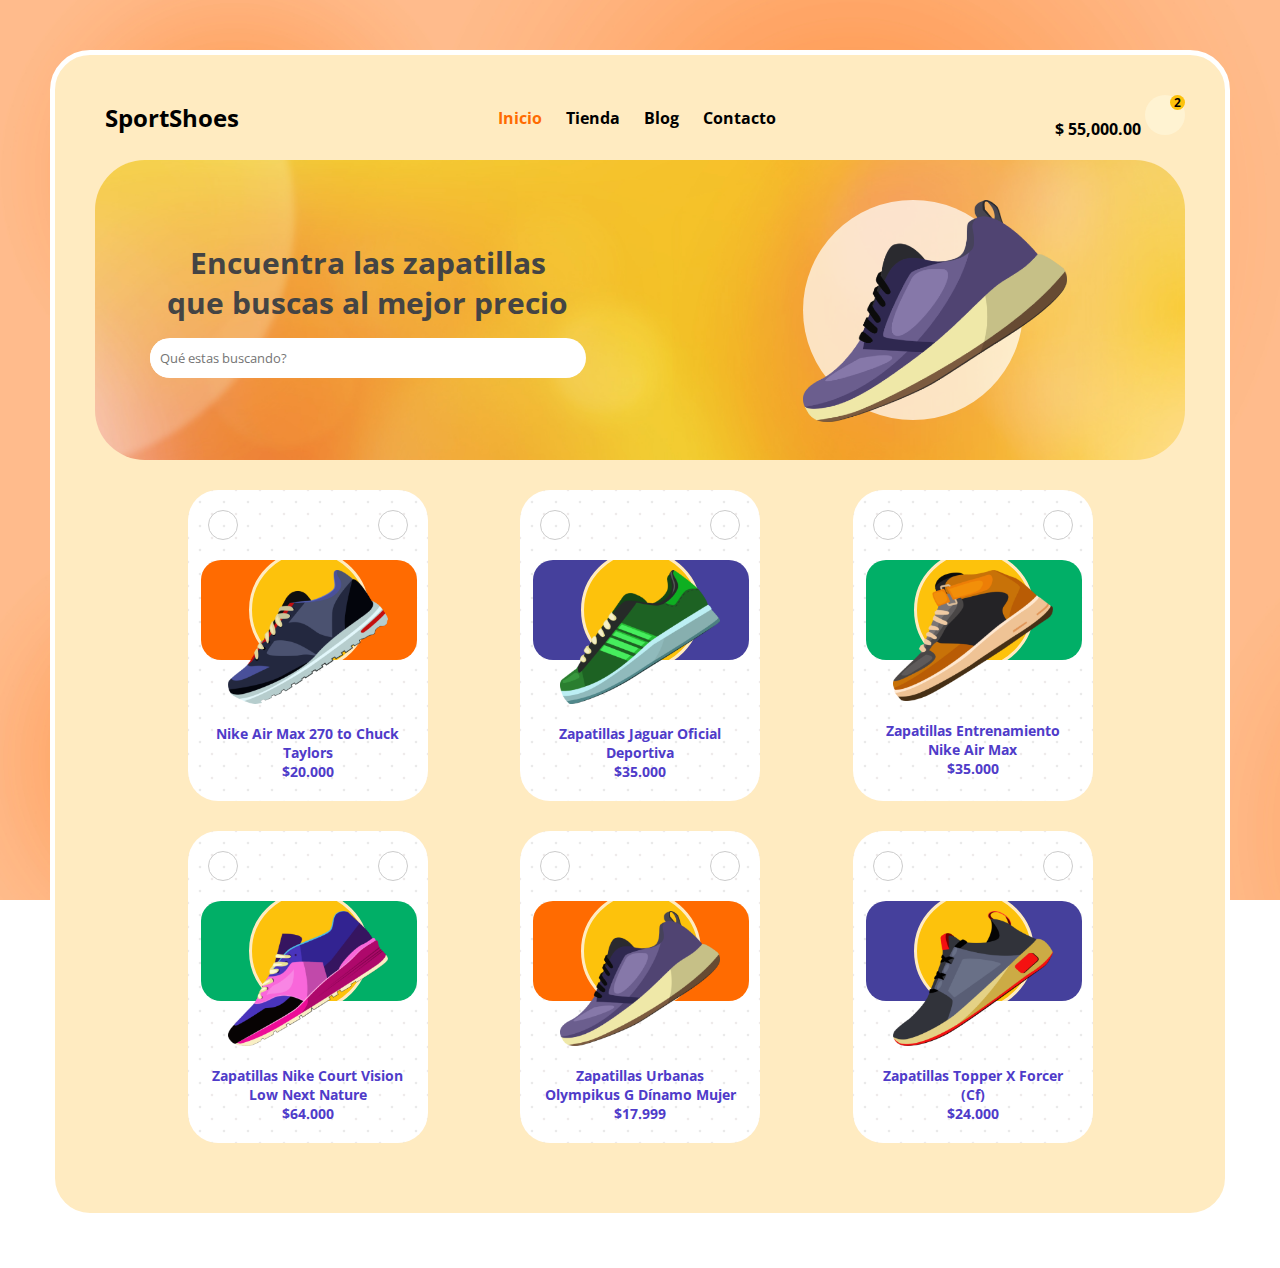
==== index.html @ 17be70e5 "UPDATE" ====
<!DOCTYPE html>
<html lang="es">
<head>
    <meta charset="UTF-8">
    <meta name="viewport" content="width=device-width, initial-scale=1.0">
    <link rel="stylesheet" href="https://cdnjs.cloudflare.com/ajax/libs/font-awesome/6.4.2/css/all.min.css" integrity="sha512-z3gLpd7yknf1YoNbCzqRKc4qyor8gaKU1qmn+CShxbuBusANI9QpRohGBreCFkKxLhei6S9CQXFEbbKuqLg0DA==" crossorigin="anonymous" referrerpolicy="no-referrer" />
    <link rel="stylesheet" href="estilo.css">
    <title>SportShoes</title>
</head>
<body>
    <div class="contenedor">
        <!-- ENCABEZADO PRINCIPAL: LOGO MENU CARRITO -->
        <header>
            <div class="logo-titulo">
                <a href="index.html">
                    <i class="fa-regular fa-circle-dot"></i>
                    <h1>SportShoes</h1>
                </a>
            </div>
            <nav id="nav">
                <a href="index.html" class="selected">Inicio</a>
                <a href="tienda.html">Tienda</a>
                <a href="blog.html">Blog</a>
                <a href="contacto.html">Contacto</a>
                <!-- icono cerrar menu responsive -->
                <span id="close-responsive">
                    <i class="fa-solid fa-xmark"></i>
                </span>
            </nav>
            <!-- icono menu responsive -->
            <div id="nav-responsive">
                <i class="fa-solid fa-bars"></i>
            </div>
            
            <div class="carrito">
                <span class="total-compra">$ 55,000.00</span>
                <a href="carrito.html">
                    <span class="icono-carrito">
                        <i class="fa-solid fa-bag-shopping"></i>
                        <div class="total-item-carrito">
                            2
                        </div>
                    </span>
                </a>
            </div>
        </header>

        <section class="contenedor-seccion">
            <div class="fondo-seccion"></div>
            
            <section id="inicio" class="inicio">
                <div class="col">
                    <h2 class="titulo-inicio">Encuentra las zapatillas <br>
                        que buscas al mejor precio</h2>
                    <div class="buscador">
                        <input type="text" placeholder="Qué estas buscando?">
                        <span class="btn-buscar"><i class="fa-solid fa-magnifying-glass"></i></span>
                    </div>
                   
                </div>
                <div class="col derecha">
                    <div class="contenedor-img">
                        <img src="img/shoes5.png" alt="">
                    </div>
                </div>
            </section>

            <!-- PRODUCTOS -->
            <section id="productos" class="productos">
                <div class="fila">
                    <div class="col fondo-dots">
                        <header>
                            <span class="like"><i class="fa-solid fa-heart"></i></span>
                            <span class="cart"><i class="fa-solid fa-bag-shopping"></i></span>
                        </header>
                        <a href="producto1.html">
                            <div class="contenido">
                                <div class="fondo orange">
                                    <div class="circulo"></div>
                                </div>
                                <img src="img/shoes1.png" alt="">
                                <h2>Nike Air Max 270 to Chuck Taylors</h2>
                                <h2>$20.000</h2>
                            </div>
                        </a>

                    </div>
                    <div class="col fondo-dots">
                        <header>
                            <span class="like"><i class="fa-solid fa-heart"></i></span>
                            <span class="cart"><i class="fa-solid fa-bag-shopping"></i></span>
                        </header>
                        
                        <a href="producto2.html">
                            <div class="contenido">
                                <div class="fondo blue">
                                    <div class="circulo"></div>
                                </div>
                                <img src="img/shoes2.png" alt="">
                                <h2>Zapatillas Jaguar Oficial Deportiva</h2>
                                <h2>$35.000</h2>
                            </div>
                        </a>
                    </div>
                    <div class="col fondo-dots">
                        <header>
                            <span class="like"><i class="fa-solid fa-heart"></i></span>
                            <span class="cart"><i class="fa-solid fa-bag-shopping"></i></span>
                        </header>
                        
                        <a href="#">
                            <div class="contenido">
                                <div class="fondo green">
                                    <div class="circulo"></div>
                                </div>
                                <img src="img/shoes3.png" alt="">
                                <h2>Zapatillas Entrenamiento Nike Air Max</h2>
                                <h2>$35.000</h2>
                            </div>
                        </a>
                    </div>
                </div>
                <div class="fila">
                    <div class="col fondo-dots">
                        <header>
                            <span class="like"><i class="fa-solid fa-heart"></i></span>
                            <span class="cart"><i class="fa-solid fa-bag-shopping"></i></span>
                        </header>
                        
                        <a href="#">
                            <div class="contenido">
                                <div class="fondo green">
                                    <div class="circulo"></div>
                                </div>
                                <img src="img/shoes4.png" alt="">
                                <h2>Zapatillas Nike Court Vision Low Next Nature</h2>
                                <h2>$64.000</h2>
                            </div>
                        </a>
                    </div>
                    <div class="col fondo-dots">
                        <header>
                            <span class="like"><i class="fa-solid fa-heart"></i></span>
                            <span class="cart"><i class="fa-solid fa-bag-shopping"></i></span>
                        </header>
                        
                        <a href="#">
                            <div class="contenido">
                                <div class="fondo orange">
                                    <div class="circulo"></div>
                                </div>
                                <img src="img/shoes5.png" alt="">
                                <h2>Zapatillas Urbanas Olympikus G Dínamo Mujer</h2>
                                <h2>$17.999</h2>
                            </div>
                        </a>
                    </div>
                    <div class="col fondo-dots">
                        <header>
                            <span class="like"><i class="fa-solid fa-heart"></i></span>
                            <span class="cart"><i class="fa-solid fa-bag-shopping"></i></span>
                        </header>
                        
                        <a href="#">
                            <div class="contenido">
                                <div class="fondo blue">
                                    <div class="circulo"></div>
                                </div>
                                <img src="img/shoes6.png" alt="">
                                <h2>Zapatillas Topper X Forcer (Cf)</h2>
                                <h2>$24.000</h2>
                            </div>
                        </a>
                    </div>
                </div>
            </section>
        </section>
    </div>

    <script src="script.js"></script>
</body>
</html>
---- estilo.css ----
@import url('https://fonts.googleapis.com/css2?family=Open+Sans:ital,wght@0,300;0,400;0,500;0,600;0,700;0,800;1,300;1,400;1,500;1,600;1,700;1,800&display=swap');
@import url('https://fonts.googleapis.com/css2?family=DM+Serif+Display&display=swap');
*{
    margin: 0;
    padding: 0;
    box-sizing: border-box;
    font-family: 'Open Sans';
}
body{
    background: url("img/fondo.jpg");
    background-size: cover;
    background-attachment: fixed;
    padding: 50px;
}
.contenedor{
    background-color: #ffebc1;
    max-width: 1200px;
    margin: auto;
    padding: 40px;
    border-radius: 40px;
    border: 5px solid #fff;
}
/* Enabezado Principal */
.contenedor header{
    display: flex;
    justify-content:space-between;
    align-items: center;
}
.contenedor header .logo-titulo a{
    text-decoration: none;
    color: #000;
    display: flex;
    align-items: center;
}
.contenedor header .logo-titulo i{
    background-color: #fff3d2;
    font-size: 20px;
    margin-right: 10px;
}
.contenedor header .logo-titulo h1{
    font-size: 24px;
}
.contenedor header nav a{
    text-decoration: none;
    color: #000;
    font-weight: bold;
    padding: 0 10px;
}
.contenedor header nav a:hover{
    color: #ff6b01;
}
.contenedor header nav .selected{
    color: #ff6b01;
}
.contenedor header .carrito{
    font-weight: bold;
    text-align: right;
    width: 150px;
}
.contenedor header .carrito a{
    text-decoration: none;
    color: #000;
}
.contenedor header .carrito .icono-carrito{
    display: inline-block;
    background-color: #fff3d2;
    width: 40px;
    height: 40px;
    border-radius: 50%;
    font-size: 12px;
    text-align: center;
    line-height: 40px;
    position: relative;
}
.contenedor header .carrito .icono-carrito:hover{
    background-color:#fdc20c;
}
.contenedor header .carrito .total-item-carrito{
    position: absolute;
    background-color:#fdc20c;
    width: 15px;
    height: 15px;
    border-radius: 50%;
    top: 0;
    right: 0;
    line-height: 15px;
}

.contenedor-seccion{
    position: relative;
}
.contenedor-seccion .fondo-seccion{
    position: absolute;
    top: 0;
    left: 0;
    background: url(img/fondo-shoes.jpg);
    background-size: cover;
    width: 100%;
    height: 300px;
    border-radius: 50px;
}

/* Sección Inicio */
.contenedor-seccion .inicio{
    position: relative;
    display: flex;
    align-items: center;
    justify-content: space-around;
    height: 300px;
    text-align: center;
    margin-top: 20px;
    margin-bottom: 30px;
}
.contenedor-seccion .inicio .col{
    width: 50%;
}
.contenedor-seccion .inicio .col .titulo-inicio{
   line-height: 40px;
   font-size: 30px;
   color: #444;
   margin-bottom: 15px;
}
.contenedor-seccion .inicio .col .buscador{
    width: 80%;
    margin: auto;
    background-color: #fff;
    display: flex;
    align-items: center;
    border-radius: 30px;
    overflow: hidden;
}
.contenedor-seccion .inicio .col .buscador input{
    width: 100%;
    border: none;
    display: inline-block;
    padding: 10px;
    outline: none;
 }
 .contenedor-seccion .inicio .col .buscador span{
    width: 50px;
    height: 40px;
    line-height: 40px;
    cursor: pointer;
    cursor: pointer;
 }
 .contenedor-seccion .inicio .col .buscador span i{
    padding-right: 10px;
 }
 .contenedor-seccion .inicio .col .buscador span:hover{
    background-color:#ccc;
 }

.contenedor-seccion .inicio .col .contenedor-img{
    width: 220px;
    height: 220px;
    margin: auto;
    background:rgba(255,255,255,.7);
    border-radius: 50%;
}
.contenedor-seccion .inicio .col .contenedor-img img{
    width: 120%;
}


/* Encabezado Sección */
.header-seccion{
    position: relative;
    font-size: 12px;
    display: flex;
    justify-content: space-between;
    align-items: center;
    margin-top: 20px;
    padding: 40px 50px;
}

.header-seccion .col{
    width: 30%;
}
.header-seccion .link-blanco{
    color: #fff;
}

.header-seccion .busqueda{
    text-align: right;
    font-size: 16px;
}
.header-seccion .busqueda a{
    display: inline-block;
    width: 30px;
    height: 30px;
    border-radius: 50%;
    line-height: 30px;
    color: #000;
    text-decoration: none;
    margin-left: 15px;
    text-align: center;
    transition: .3s;
}
.header-seccion .busqueda a:hover{
    background-color: #fdc10e;
}
.header-seccion .busqueda select{
    font-size: 10px;
    background-color: #ffebc1;
    border: none;
    padding: 2px;
    font-weight: bold;
    border-radius: 5px;
}
.header-seccion .centro{
    font-size: 18px;
}
/* ****************** */
/* Sección Productos */
/* ****************** */
.productos .fila{
    display: flex;
    justify-content: space-evenly;
    margin-bottom: 30px;
}
.productos .fila .col{
    width: 240px;
    padding: 20px;
    border-radius: 30px;
    position: relative;
}

.productos .fila .col .like,
.productos .fila .col .cart{
    width: 30px;
    height: 30px;
    border-radius: 50%;
    border: 1px solid #ccc;
    text-align: center;
    cursor: pointer;
    line-height: 30px;
    font-size: 12px;
    transition: .3s;
}
.productos .fila .col .like:hover,
.productos .fila .col .cart:hover{
    background-color: #fdc20c;
}
  
/* ...or add this class to an element */
.fondo-dots {
    background-image: 
        radial-gradient(rgb(226, 226, 226) 2%, transparent 10%),
        radial-gradient(rgb(232, 227, 227) 2%, transparent 10%);
    background-position: 0px 0px, 12px 12px;
    background-size: 24px 24px;
    background-color: rgb(255, 255, 255);
}
.productos .fila .col img{
    display: block;
    width: 80%;
    margin: auto;
    position: relative;
    padding-top: 30px;
    padding-bottom: 20px;
    transition: .3s;
}
.productos .fila .col .contenido{
    cursor: pointer;
}
.productos .fila .col .contenido:hover img{
    transform: rotate(35deg);
}
.productos .fila .col a{
    text-decoration: none;
}
.productos .fila .col h2{
    font-size: 14px;
    text-align: center;
    color: #4f3cc9;
}
.productos .fila .col .orange{
    background-color: #ff6b01;
}
.productos .fila .col .blue{
    background-color: #45409c;
}
.productos .fila .col .green{
    background-color: #01af67;
}
.productos .fila .col .fondo{
    width: 90%;
    height: 100px;
    border-radius: 20px;
    margin-top: 20px;
    display: flex;
    align-items: center;
    justify-content: center;
    overflow: hidden;
    position: absolute;
    left: 13px;
    transition: .3s;
}
.productos .fila .col .contenido:hover .fondo{
    margin-top: 40px;
}
.productos .fila .circulo{
    width: 120px;
    height: 120px;
    background-color: #fdc20c;
    border: 3px solid #ffebc1;
    border-radius: 50%;
}

/* ****************** */
/* DETALLER PRODUCTO */
/* ****************** */
.detalle-producto {
    position: relative;
    padding: 0 50px;
}
.detalle-producto .fila{
    padding: 50px 40px;
    background:#ffebc1;
    border-radius: 40px;
    display: flex;
    box-shadow: inset 0 0 20px 10px rgba(255,255,255,.4), 0px 0 10px 0 #000;
}
.detalle-producto .fila .izquierda,
.detalle-producto .fila .derecha
{
    width: 30%;
    display: flex;
    flex-direction: column;
    justify-content: center;
}
.detalle-producto .fila .col .img-producto img{
    width: 100%;
}

.detalle-producto .fila .centro{
    width: 40%;
}
.detalle-producto .fila .izquierda h3{
    color: #45409c;
    margin-bottom: 20px;
}
.detalle-producto .fila .izquierda p{
    font-size: 12px;
    color: #444;
    margin-bottom: 20px;
}

.detalle-producto .fila .izquierda  img{
    display: inline-block;
    width: 50px;
    height: 50px;
    border: 1px solid #dcdcdc;
    border-radius: 10px;
    background-color: #fff1d9;
    cursor: pointer;
}
.detalle-producto .fila .izquierda  .mini-selected{
    background-color: #fdc10e;
}
.detalle-producto .fila .centro .img-producto{
    margin: auto;
    width: 280px;
    height: 280px;
    border: 1px solid #e9b18b;
    box-shadow: inset 0 0 20px 10px rgba(255,255,255,.4);
    border-radius: 50%;
    display: flex;
    flex-direction: column;
    justify-content: center;
    align-items: center;
}
.detalle-producto .fila .centro .img-producto img{
    width: 80%;
    margin-bottom: 10px;
}
.detalle-producto .fila .centro .img-producto .precio-producto{
    color: #45409c;
    font-size: 18px;
}
.detalle-producto .fila .derecha{
    font-weight: bold;
    font-size: 13px;
}
.detalle-producto .fila .derecha .info-detalle{
    margin: 8px 0;
}
.detalle-producto .fila .derecha .info-detalle i{
    color: #fdc20c;
}
.detalle-producto .fila .derecha .info-detalle  input[type=radio]{
    appearance: none;
    width: 15px;
    height: 15px;
    border-radius: 50%;
    padding: 5px;
    margin: 0 5px;
}
.detalle-producto .fila .derecha .info-detalle  input[type=radio]:checked{
    border: 3px solid black;
}
.detalle-producto .fila .derecha .info-detalle .color1{
    background-color: #4b5270;
}
.detalle-producto .fila .derecha .info-detalle .color2{
    background-color: #8adb93;
}
.detalle-producto .fila .derecha .info-detalle .color3{
    background-color: #b55c30;
}
.detalle-producto .fila .derecha .info-detalle .color4{
    background-color: #cad65c;
}
.detalle-producto .fila .derecha .info-detalle button{
    background-color: #fff0ce;
    border: none;
    border: 1px solid #dcdcdc;
    border-radius: 5px;
    padding: 5px 12px;
    font-size: 10px;
    font-weight: bold;
    margin: 0 3px;
    cursor: pointer;
}
.detalle-producto .fila .derecha .info-detalle  .size-selected{
    background-color: #fdc20c;
}
.detalle-producto .fila .derecha .btn-agregar-carrito{
    width: auto;
    background-color: #000;
    color: #fdc20c;
    border: none;
    padding: 10px;
    width: fit-content;
    border-radius: 10px;
    margin-top: 20px;
    cursor: pointer;
}
.subtitulo-seccion{
    color: #000;
    margin: 30px 0;
    text-align: center;
    
}
/* ****************** */
/* SECCION BLOG */
/* ****************** */
.blog {
    position: relative;
    padding: 0 50px;
}
.blog .fila{
    /* background:#ffebc1; */
    /* border-radius: 40px; */
    display: flex;
    justify-content: space-around;
    /* box-shadow: inset 0 0 20px 10px rgba(255,255,255,.4), 0px 0 10px 0 #000; */
    margin-bottom: 20px;
}
.blog .fila .col{
    width: 30%;
    border-radius: 20px;
    overflow: hidden;
}
.blog .fila .col .contenedor-img-metadatos{
    position: relative;
}
.blog .fila .col .contenedor-img-metadatos img{
    display: block;
    width: 100%;
}
.blog .fila .col .contenedor-img-metadatos .metadatos{
    position: absolute;
    top: 0;
    width: 100%;
    text-align: center;
    background: rgba(0,0,0,.6);
    color: #fff;
    height: 100%;
    display: flex;
    flex-direction: column;
    justify-content: center;
    scale: 0.5;
    opacity: 0;
    transition: .3s;
}
.blog .fila .col .contenedor-img-metadatos:hover .metadatos{
    scale: 1;
    opacity: 1;
}
.blog .fila .col .contenedor-img-metadatos .metadatos span{
    display: block;
    margin: 5px 0;
    font-size: 20px;
}
.blog .fila .col .contenedor-img-metadatos .metadatos span i{
    margin-right: 10px;
}
.blog .fila .col .contenido{
   padding: 10px;
}
.blog .fila .col .contenido header{
    margin: 10px 0;
}
.blog .fila .col .contenido h2{
   font-weight: normal;
   margin-bottom: 20px;
   font-size: 18px;
 }

 .blog .fila .col .contenido p{
   margin-bottom: 20px;
}
.blog .fila .col .contenido a{
   text-decoration: none;
   color: #ff6b01;
}
.blog .fila .col .contenido a:hover{
    text-decoration: underline;
}

/* ****************** */
/* CONTACTO */
/* ****************** */
.contacto {
    position: relative;
    padding: 0 50px;
}
.contacto .fila{
    padding: 50px 40px;
    background:#ffebc1;
    border-radius: 40px;
    display: flex;
    justify-content: space-between;
    box-shadow: inset 0 0 20px 10px rgba(255,255,255,.4), 0px 0 10px 0 #000;
}
.contacto .fila .col{
        width: 50%;
}
.contacto .fila .col input,
.contacto .fila .col textarea
{
    display: block;
    width: 100%;
    padding: 10px;
    margin-bottom: 20px;
    background-color: transparent;
    border: 1px solid #4b5270;
    border-radius: 20px;
    background-color: #fff;
}
.contacto .fila .derecha{
    position: relative;
}
.contacto .fila .derecha h2{
    color: #444;
    font-size: 60px;
    text-align: center;
    font-family: "DM Serif Display";
}
.contacto .fila .derecha img{
    top: 100px;
    right: -100px;
    max-width: 300px;
    position: absolute;
}
.contacto .fila .col .btn-contacto{
    width: auto;
    background-color: #000;
    color: #fdc20c;
    border: none;
    padding: 10px;
    width: fit-content;
    border-radius: 10px;
    margin-top: 20px;
    cursor: pointer;
}
/* ****************** */
/* CARRITO */
/* ****************** */
.mi-carrito {
    position: relative;
    padding: 0 50px;
    
}
.mi-carrito .productos-carrito{
    padding: 50px 40px;
    background:#ffebc1;
    border-radius: 40px;
    box-shadow: inset 0 0 20px 10px rgba(255,255,255,.4), 0px 0 10px 0 #000;
    font-size: 12px;
}
.mi-carrito .productos-carrito .fila{
    display: flex;
    border-bottom: 1px solid #444;
    justify-content: start;
    padding: 10px 0;
    width: 100%;
}
.mi-carrito .productos-carrito .fila .col{
    display: flex;
    align-items: center;
}
.mi-carrito .productos-carrito .fila .descripcion{
    width: 40%;
    font-size: 14px;
}
.mi-carrito .productos-carrito .fila .descripcion img{
    width: 80px;
    display: inline-block;
    margin-right: 10px;
}

.mi-carrito .productos-carrito .fila .talle{
    width: 10%;
}
.mi-carrito .productos-carrito .fila .talle span{
    width: 30px;
    height: 30px;
    text-align: center;
    line-height: 30px;
    font-weight: bold;
}

.mi-carrito .productos-carrito .fila .color{
    width: 10%;
}
.mi-carrito .productos-carrito .fila .color span{
    width: 20px;
    height: 20px;
    border-radius: 50%;
}
.mi-carrito .productos-carrito .fila .c1 span{
    background-color: #4b5270;
}
.mi-carrito .productos-carrito .fila .c2 span{
    background-color:#01af67;
}
.mi-carrito .productos-carrito .fila .cantidad{
    width: 15%;
}
.mi-carrito .productos-carrito .fila .cantidad button{
    display: block;
    font-size: 20px;
    width: 30px;
    height: 30px;
    border-radius: 50%;
    text-align: center;
    line-height: 30px;
    cursor: pointer;
    background: transparent;
    border: none;
    font-weight: bold;
    color: #4b5270;
}
.mi-carrito .productos-carrito .fila .cantidad button:hover{
    background-color:#fdc10e;
}
.mi-carrito .productos-carrito .fila .cantidad .total-cantidad{
    width: 30px;
    text-align: center;
    font-size: 21px;
    font-weight: bold;
}
.mi-carrito .productos-carrito .fila .eliminar{
    width: 10%;
}
.mi-carrito .productos-carrito .fila .eliminar span{
   display: block;
   font-size: 20px;
   width: 30px;
   height: 30px;
   border-radius: 50%;
   text-align: center;
   line-height: 30px;
   cursor: pointer;
}
.mi-carrito .productos-carrito .fila .eliminar span:hover{
    background-color: #fdc10e;
}
.mi-carrito .productos-carrito .fila .precio{
    width: 15%;
}
.mi-carrito .productos-carrito .fila .precio span{
    font-size: 20px;
    font-weight: bold;
}
.mi-carrito .productos-carrito .finalizar-compra{
    padding: 20px;
    text-align: center;
}
.mi-carrito .productos-carrito .finalizar-compra .monto{
    font-size: 30px;
    font-weight: bold;
    margin: 10px 0;
}
.mi-carrito .productos-carrito .finalizar-compra .monto{
    font-size: 30px;
    font-weight: bold;
    margin: 10px 0;
}
.mi-carrito .productos-carrito .finalizar-compra .btn-pagar{
    width: auto;
    background-color: #000;
    color: #fdc20c;
    border: none;
    padding: 10px;
    width: fit-content;
    border-radius: 10px;
    cursor: pointer;
}
#nav-responsive{
    font-size: 18px;
    display: none;
    
}
#close-responsive{
    display: none;
}

/* SECCIÓN RESPONSIVE */
@media screen and (max-width:950px) {
    body{
        padding: 20px;
    }
    .contenedor{
        padding: 20px;
    }
    /* sección del menú */
    nav{
        display: none
    }
    #nav-responsive{
        display: block;
    }
    nav.menu-responsive{
        display: flex;
        flex-direction: column;
        justify-content: center;
        position: absolute;
        top: 0;
        left: 0;
        width: 100%;
        height: 100%;
        background-color:#e9b18b;
        z-index: 100;
    }
    nav.menu-responsive a{
        color: #fff !important;
        display: block;
        text-align: center;
        font-size: 45px;
        margin: 15px 0;
    }
    #close-responsive{
        display: block;
        line-height: 40px;
        color: #fff;
        font-size: 30px;
        text-align: center;
    }
    #close-responsive i{
        width: 40px;
        height: 40px;
        border: 2px solid #fff;
        border-radius: 50%;
        line-height: 38px;
    }

    /*  sección inicio*/
    .contenedor-seccion .inicio .derecha{
        display: none;
    }
    .contenedor-seccion .inicio .col{
        width: 90%;
    }

    /*  sección productos*/
    .productos .fila{
        display: block;
    }
    .productos .fila .col{
        width: 90%;
        margin: auto;
        margin-bottom: 20px;
    }

    /* sección cabecera del inicio*/
    .contenedor-seccion .header-seccion h2{
        font-size: 18px;
        text-align: center;
    }
    .contenedor-seccion .header-seccion .busqueda strong{
        display: none;
    }

    /* sección blog */
    .blog .fila{
        display: block;
    }
    .blog .fila .col{
        width: 90%;
        margin: auto;
        margin-bottom: 20px;
    }

    /* sección contacto */
    .contacto .fila .derecha{
        display: none;
    }
    .contacto .fila .col{
        width: 100%;
    }

    /* sección detalle producto */
    .detalle-producto .fila{
        display: block;
    }
    .detalle-producto .fila .col{
        width: 100%;
        text-align: center;
    }
}

/* sección proucto */
@media screen and (max-width:1080px) {
    .detalle-producto .fila .centro .img-producto{
        width: 220px;
        height: 220px;
    }
}

/* sección carrito */
@media screen and (max-width:800px) {
    .mi-carrito{
        padding: 15px;
    }
    .mi-carrito .productos-carrito{
        padding: 50px 10px;
    }
    .mi-carrito .productos-carrito .fila{
        justify-content: space-between;
    }
    .mi-carrito .productos-carrito .fila  .descripcion{
        width: 30%;
        display: block;
    }
    .mi-carrito .productos-carrito .fila  .descripcion img{
       display: block;
    }
    .mi-carrito .productos-carrito .fila .precio span{
        font-size: 16px;
    }
}
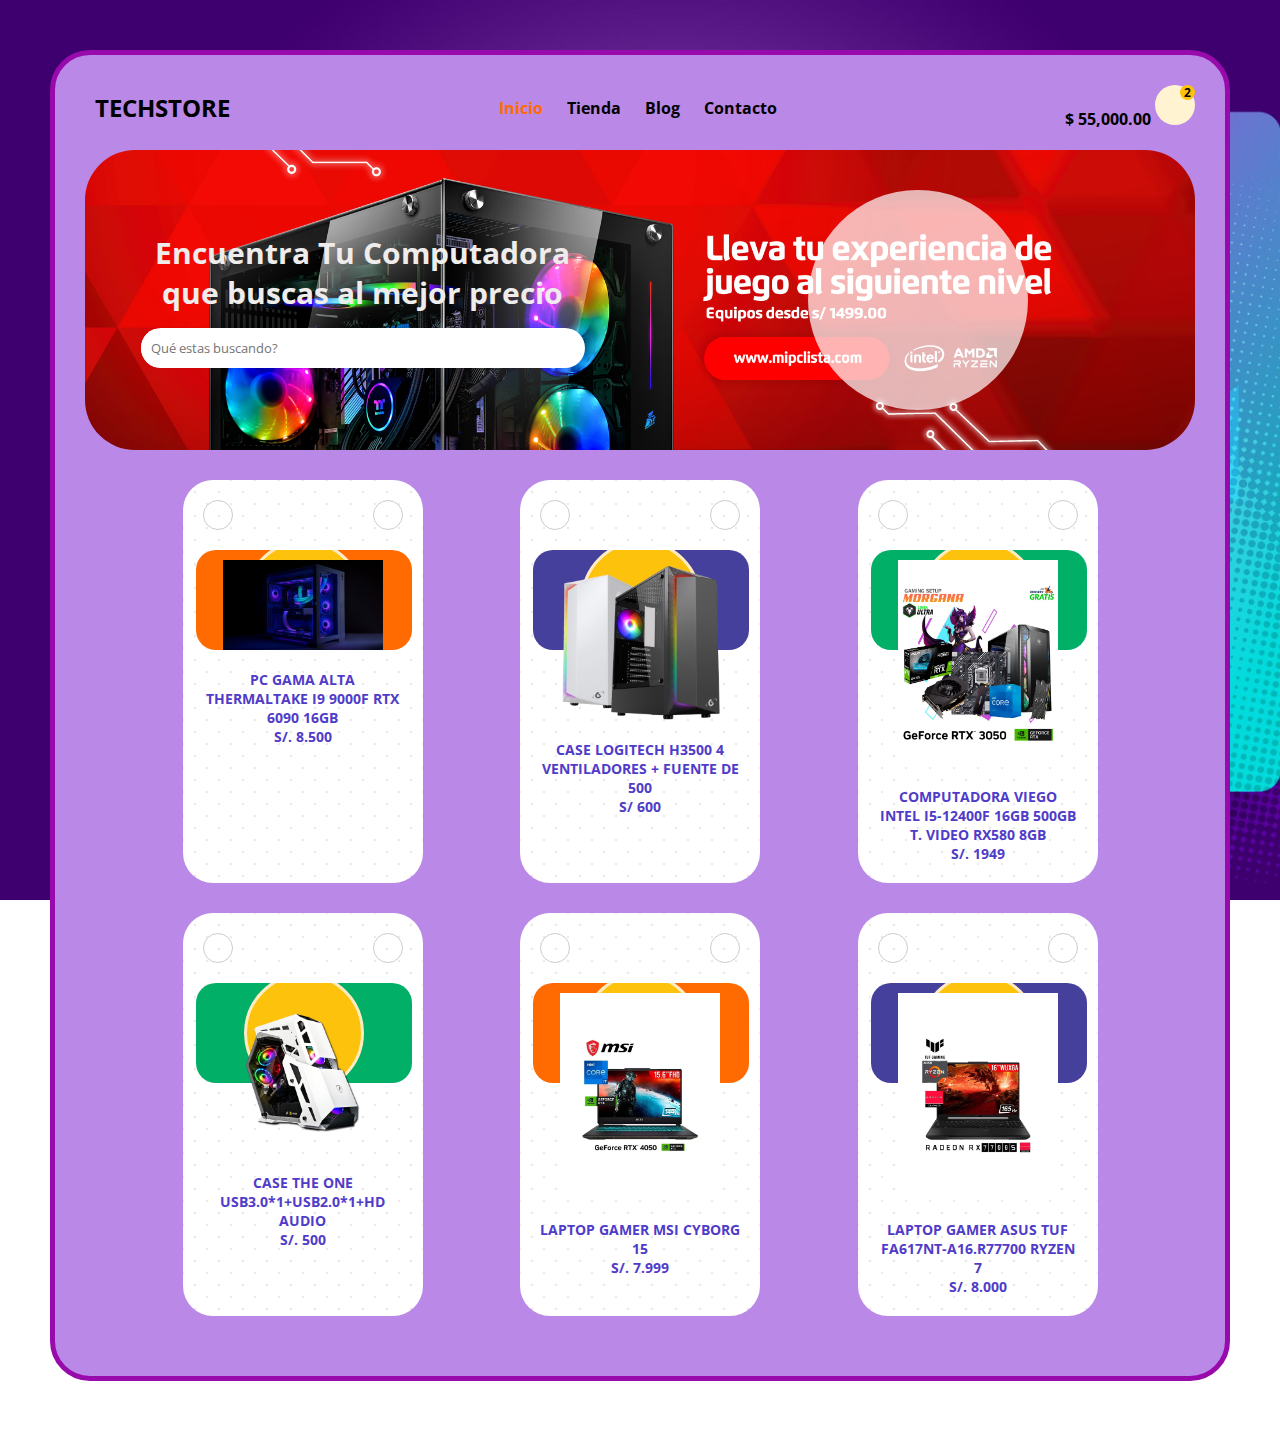
==== commit 4a586177: "UPDATE" ====
--- a/index.html
+++ b/index.html
@@ -5,7 +5,7 @@
     <meta name="viewport" content="width=device-width, initial-scale=1.0">
     <link rel="stylesheet" href="https://cdnjs.cloudflare.com/ajax/libs/font-awesome/6.4.2/css/all.min.css" integrity="sha512-z3gLpd7yknf1YoNbCzqRKc4qyor8gaKU1qmn+CShxbuBusANI9QpRohGBreCFkKxLhei6S9CQXFEbbKuqLg0DA==" crossorigin="anonymous" referrerpolicy="no-referrer" />
     <link rel="stylesheet" href="estilo.css">
-    <title>SportShoes</title>
+    <title>TECHSTORE</title>
 </head>
 <body>
     <div class="contenedor">
@@ -14,7 +14,7 @@
             <div class="logo-titulo">
                 <a href="index.html">
                     <i class="fa-regular fa-circle-dot"></i>
-                    <h1>SportShoes</h1>
+                    <h1>TECHSTORE</h1>
                 </a>
             </div>
             <nav id="nav">
@@ -50,7 +50,7 @@
             
             <section id="inicio" class="inicio">
                 <div class="col">
-                    <h2 class="titulo-inicio">Encuentra las zapatillas <br>
+                    <h2 class="titulo-inicio">Encuentra Tu Computadora <br>
                         que buscas al mejor precio</h2>
                     <div class="buscador">
                         <input type="text" placeholder="Qué estas buscando?">
@@ -60,7 +60,7 @@
                 </div>
                 <div class="col derecha">
                     <div class="contenedor-img">
-                        <img src="img/shoes5.png" alt="">
+                        <img src="img/shoe.png" alt="">
                     </div>
                 </div>
             </section>
@@ -79,8 +79,8 @@
                                     <div class="circulo"></div>
                                 </div>
                                 <img src="img/shoes1.png" alt="">
-                                <h2>Nike Air Max 270 to Chuck Taylors</h2>
-                                <h2>$20.000</h2>
+                                <h2>PC GAMA ALTA THERMALTAKE I9 9000F RTX 6090 16GB</h2>
+                                <h2>S/. 8.500</h2>
                             </div>
                         </a>
 
@@ -97,8 +97,8 @@
                                     <div class="circulo"></div>
                                 </div>
                                 <img src="img/shoes2.png" alt="">
-                                <h2>Zapatillas Jaguar Oficial Deportiva</h2>
-                                <h2>$35.000</h2>
+                                <h2>CASE LOGITECH H3500 4 VENTILADORES + FUENTE DE 500</h2>
+                                <h2>S/ 600</h2>
                             </div>
                         </a>
                     </div>
@@ -114,8 +114,8 @@
                                     <div class="circulo"></div>
                                 </div>
                                 <img src="img/shoes3.png" alt="">
-                                <h2>Zapatillas Entrenamiento Nike Air Max</h2>
-                                <h2>$35.000</h2>
+                                <h2>COMPUTADORA VIEGO INTEL I5-12400F 16GB 500GB T. VIDEO RX580 8GB</h2>
+                                <h2>S/. 1949</h2>
                             </div>
                         </a>
                     </div>
@@ -133,8 +133,8 @@
                                     <div class="circulo"></div>
                                 </div>
                                 <img src="img/shoes4.png" alt="">
-                                <h2>Zapatillas Nike Court Vision Low Next Nature</h2>
-                                <h2>$64.000</h2>
+                                <h2>CASE THE ONE USB3.0*1+USB2.0*1+HD AUDIO</h2>
+                                <h2>S/. 500</h2>
                             </div>
                         </a>
                     </div>
@@ -150,8 +150,8 @@
                                     <div class="circulo"></div>
                                 </div>
                                 <img src="img/shoes5.png" alt="">
-                                <h2>Zapatillas Urbanas Olympikus G Dínamo Mujer</h2>
-                                <h2>$17.999</h2>
+                                <h2>LAPTOP GAMER MSI CYBORG 15</h2>
+                                <h2>S/. 7.999</h2>
                             </div>
                         </a>
                     </div>
@@ -167,8 +167,8 @@
                                     <div class="circulo"></div>
                                 </div>
                                 <img src="img/shoes6.png" alt="">
-                                <h2>Zapatillas Topper X Forcer (Cf)</h2>
-                                <h2>$24.000</h2>
+                                <h2>LAPTOP GAMER ASUS TUF FA617NT-A16.R77700 RYZEN 7</h2>
+                                <h2>S/. 8.000</h2>
                             </div>
                         </a>
                     </div>
--- a/estilo.css
+++ b/estilo.css
@@ -13,12 +13,12 @@
     padding: 50px;
 }
 .contenedor{
-    background-color: #ffebc1;
-    max-width: 1200px;
+    background-color: #ba88e6;
+    max-width: 1800px;
     margin: auto;
-    padding: 40px;
+    padding: 30px;
     border-radius: 40px;
-    border: 5px solid #fff;
+    border: 5px solid #980aab;
 }
 /* Enabezado Principal */
 .contenedor header{
@@ -117,7 +117,7 @@
 .contenedor-seccion .inicio .col .titulo-inicio{
    line-height: 40px;
    font-size: 30px;
-   color: #444;
+   color: #efecec;
    margin-bottom: 15px;
 }
 .contenedor-seccion .inicio .col .buscador{
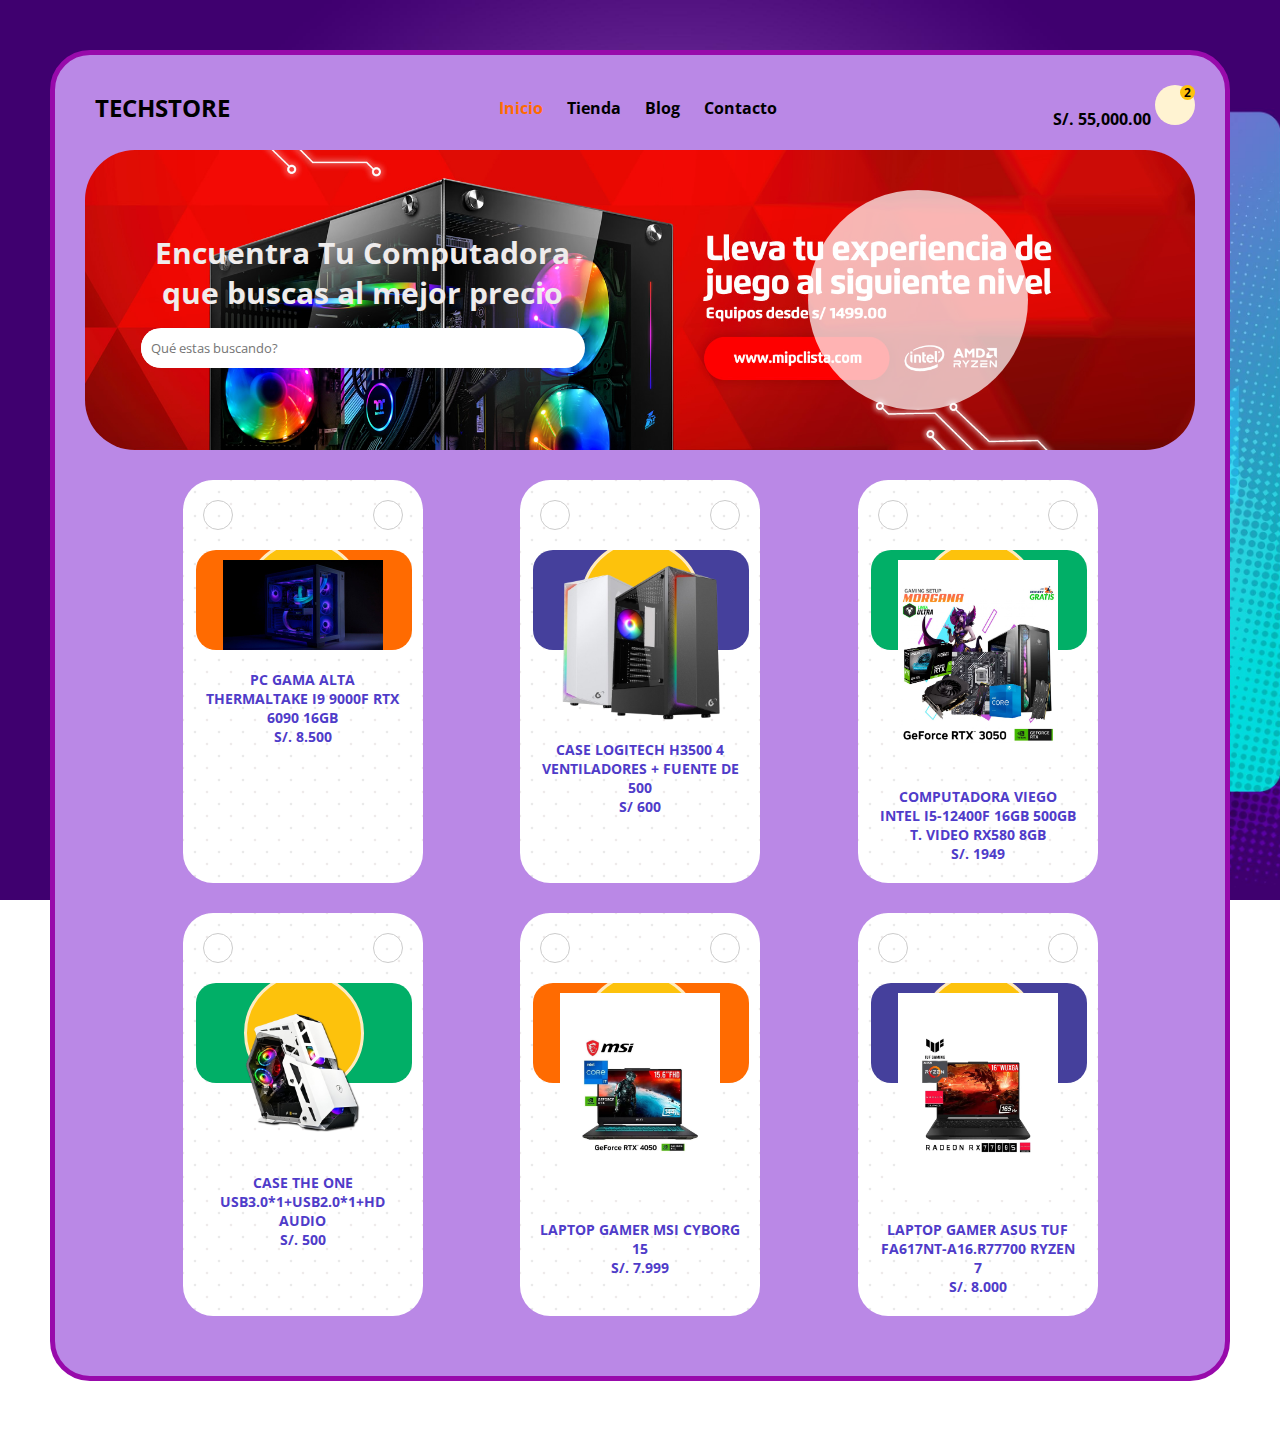
==== commit cd7cedf2: "UPDATE" ====
--- a/index.html
+++ b/index.html
@@ -33,7 +33,7 @@
             </div>
             
             <div class="carrito">
-                <span class="total-compra">$ 55,000.00</span>
+                <span class="total-compra">S/. 55,000.00</span>
                 <a href="carrito.html">
                     <span class="icono-carrito">
                         <i class="fa-solid fa-bag-shopping"></i>
